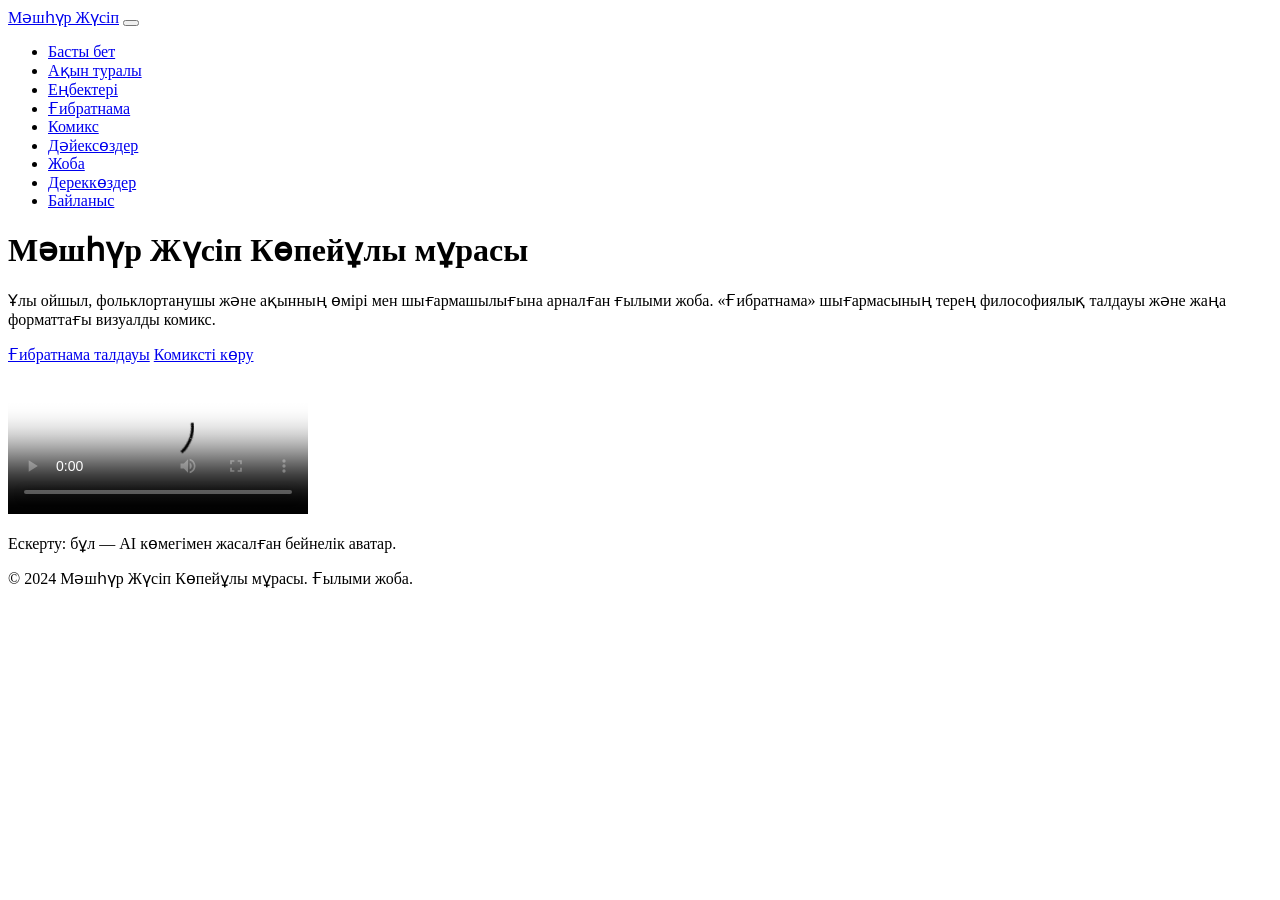
==== index.html @ f262522c "Add files via upload" ====
<!DOCTYPE html>
<html lang="kk">
<head>
    <meta charset="UTF-8">
    <meta name="viewport" content="width=device-width, initial-scale=1.0">
    <title>Мәшһүр Жүсіп Көпейұлы - Басты бет</title>
    <link rel="stylesheet" href="assets/css/style.css">
</head>
<body>
    <header>
        <div class="container">
            <a href="index.html" class="logo">Мәшһүр Жүсіп</a>
            <button class="hamburger" id="hamburger">
                <span></span><span></span><span></span>
            </button>
            <nav>
                <ul class="nav-links">
                    <li><a href="index.html">Басты бет</a></li>
                    <li><a href="about.html">Ақын туралы</a></li>
                    <li><a href="works.html">Еңбектері</a></li>
                    <li><a href="gibratnama.html">Ғибратнама</a></li>
                    <li><a href="comic.html">Комикс</a></li>
                    <li><a href="quotes.html">Дәйексөздер</a></li>
                    <li><a href="project.html">Жоба</a></li>
                    <li><a href="sources.html">Дереккөздер</a></li>
                    <li><a href="contact.html">Байланыс</a></li>
                </ul>
            </nav>
        </div>
    </header>

    <main class="container hero">
        <div class="hero-text">
            <h1>Мәшһүр Жүсіп Көпейұлы мұрасы</h1>
            <p>Ұлы ойшыл, фольклортанушы және ақынның өмірі мен шығармашылығына арналған ғылыми жоба. «Ғибратнама» шығармасының терең философиялық талдауы және жаңа форматтағы визуалды комикс.</p>
            <a href="gibratnama.html" class="btn">Ғибратнама талдауы</a>
            <a href="comic.html" class="btn btn-outline">Комиксті көру</a>
        </div>
        <div class="hero-video">
            <video controls poster="assets/img/mashhur-portrait.jpg">
                <source src="assets/video/mashhur-avatar.mp4" type="video/mp4">
                Сіздің браузеріңіз видеоны қолдамайды.
            </video>
            <p class="disclaimer">Ескерту: бұл — AI көмегімен жасалған бейнелік аватар.</p>
        </div>
    </main>

    <footer>
        <div class="container">
            <p>&copy; 2024 Мәшһүр Жүсіп Көпейұлы мұрасы. Ғылыми жоба.</p>
        </div>
    </footer>

    <script src="assets/js/main.js"></script>
</body>
</html>
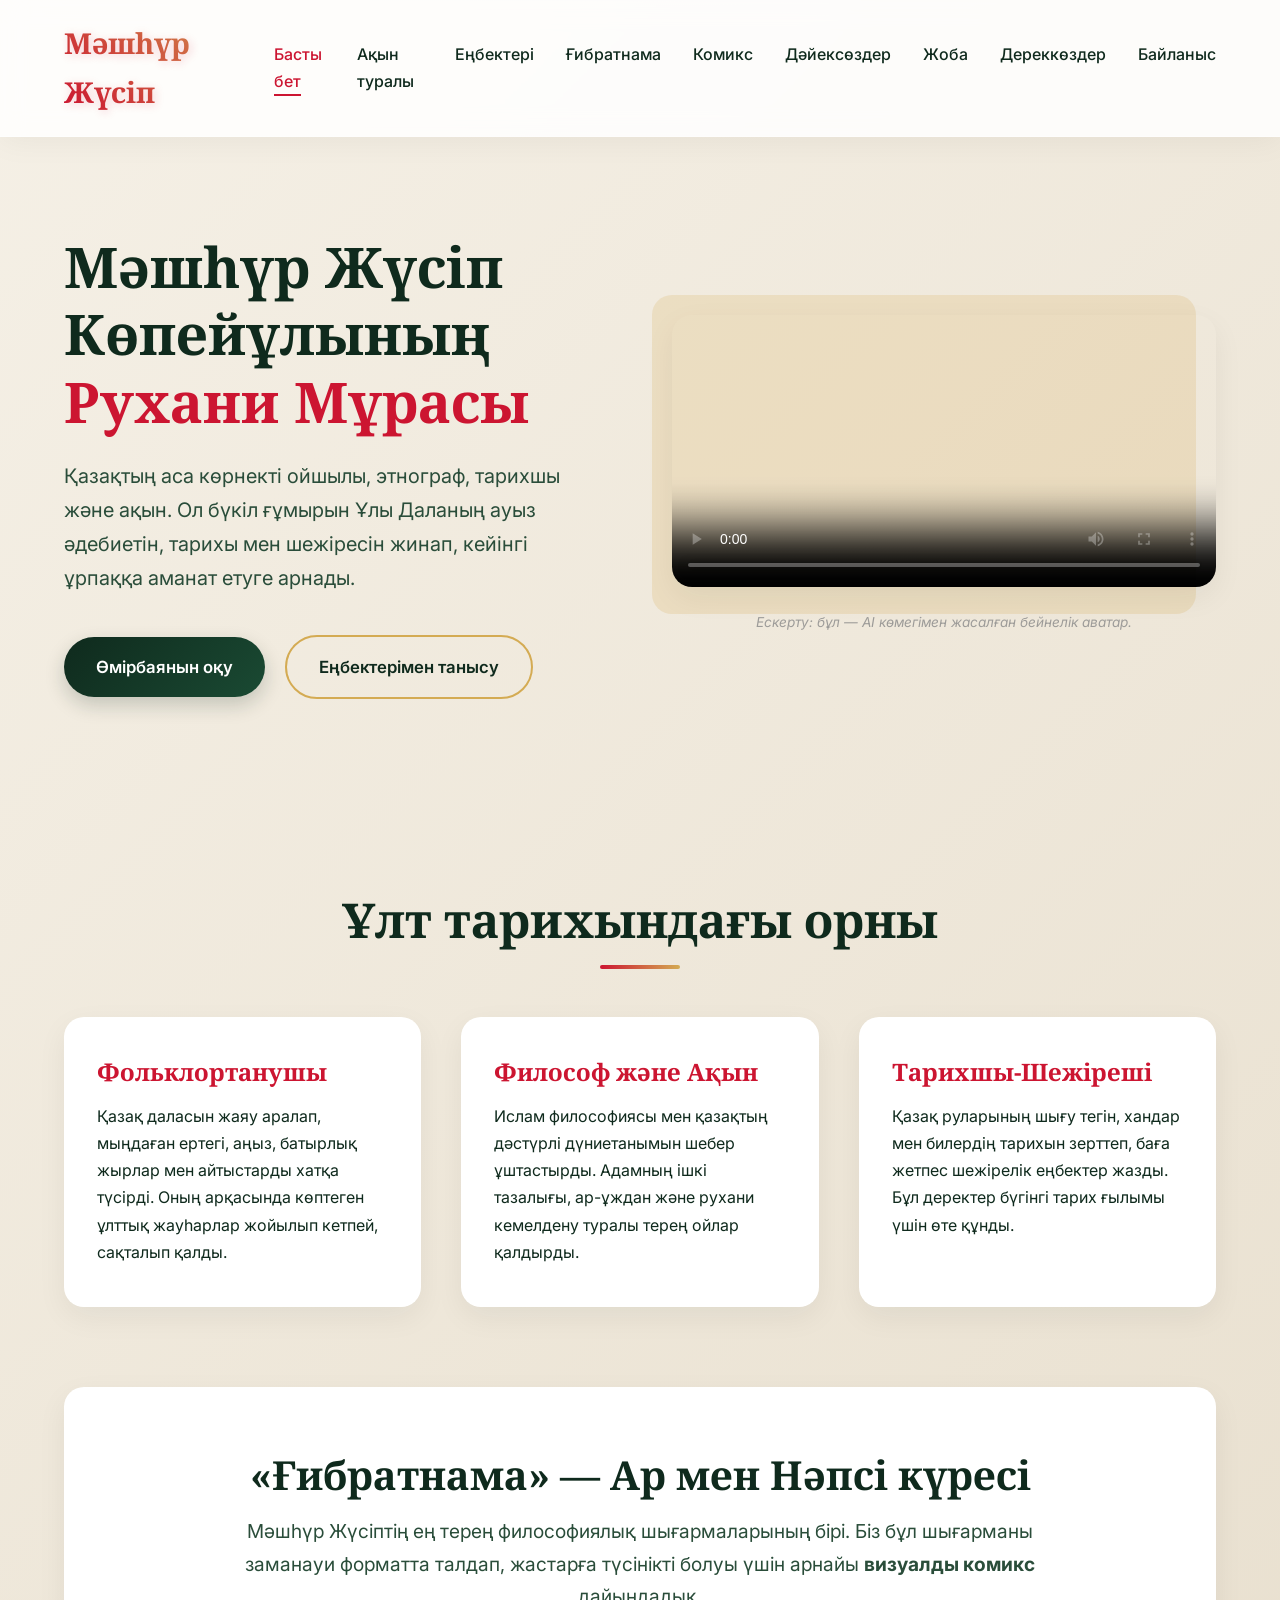
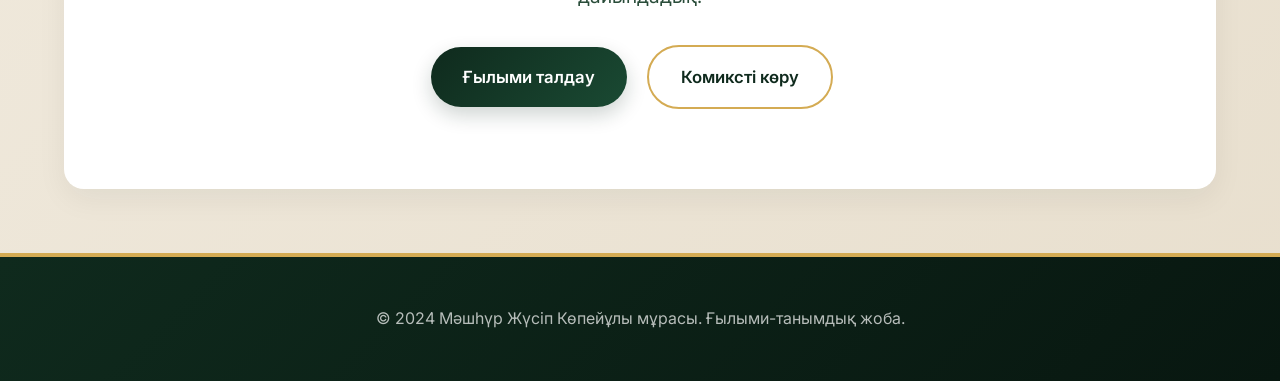
==== commit 8a95daf6: "Update index.html" ====
--- a/index.html
+++ b/index.html
@@ -3,8 +3,8 @@
 <head>
     <meta charset="UTF-8">
     <meta name="viewport" content="width=device-width, initial-scale=1.0">
-    <title>Мәшһүр Жүсіп Көпейұлы - Басты бет</title>
-    <link rel="stylesheet" href="assets/css/style.css">
+    <title>Мәшһүр Жүсіп Көпейұлы - Рухани мұра</title>
+    <link rel="stylesheet" href="./assets/css/style.css?v=3">
 </head>
 <body>
     <header>
@@ -15,7 +15,7 @@
             </button>
             <nav>
                 <ul class="nav-links">
-                    <li><a href="index.html">Басты бет</a></li>
+                    <li><a href="index.html" class="active">Басты бет</a></li>
                     <li><a href="about.html">Ақын туралы</a></li>
                     <li><a href="works.html">Еңбектері</a></li>
                     <li><a href="gibratnama.html">Ғибратнама</a></li>
@@ -31,26 +31,55 @@
 
     <main class="container hero">
         <div class="hero-text">
-            <h1>Мәшһүр Жүсіп Көпейұлы мұрасы</h1>
-            <p>Ұлы ойшыл, фольклортанушы және ақынның өмірі мен шығармашылығына арналған ғылыми жоба. «Ғибратнама» шығармасының терең философиялық талдауы және жаңа форматтағы визуалды комикс.</p>
-            <a href="gibratnama.html" class="btn">Ғибратнама талдауы</a>
-            <a href="comic.html" class="btn btn-outline">Комиксті көру</a>
+            <h1>Мәшһүр Жүсіп Көпейұлының <span>Рухани Мұрасы</span></h1>
+            <p>Қазақтың аса көрнекті ойшылы, этнограф, тарихшы және ақын. Ол бүкіл ғұмырын Ұлы Даланың ауыз әдебиетін, тарихы мен шежіресін жинап, кейінгі ұрпаққа аманат етуге арнады.</p>
+            
+            <a href="about.html" class="btn">Өмірбаянын оқу</a>
+            <a href="works.html" class="btn btn-outline">Еңбектерімен танысу</a>
         </div>
+        
         <div class="hero-video">
-            <video controls poster="assets/img/mashhur-portrait.jpg">
-                <source src="assets/video/mashhur-avatar.mp4" type="video/mp4">
+            <video controls poster="./assets/img/mashhur-portrait.jpg">
+                <source src="./assets/video/mashhur-avatar.mp4" type="video/mp4">
                 Сіздің браузеріңіз видеоны қолдамайды.
             </video>
             <p class="disclaimer">Ескерту: бұл — AI көмегімен жасалған бейнелік аватар.</p>
         </div>
     </main>
 
+    <section class="container page-section">
+        <h2 class="page-title">Ұлт тарихындағы орны</h2>
+        <div class="card-grid">
+            <div class="card">
+                <h3>Фольклортанушы</h3>
+                <p>Қазақ даласын жаяу аралап, мыңдаған ертегі, аңыз, батырлық жырлар мен айтыстарды хатқа түсірді. Оның арқасында көптеген ұлттық жауһарлар жойылып кетпей, сақталып қалды.</p>
+            </div>
+            <div class="card">
+                <h3>Философ және Ақын</h3>
+                <p>Ислам философиясы мен қазақтың дәстүрлі дүниетанымын шебер ұштастырды. Адамның ішкі тазалығы, ар-ұждан және рухани кемелдену туралы терең ойлар қалдырды.</p>
+            </div>
+            <div class="card">
+                <h3>Тарихшы-Шежіреші</h3>
+                <p>Қазақ руларының шығу тегін, хандар мен билердің тарихын зерттеп, баға жетпес шежірелік еңбектер жазды. Бұл деректер бүгінгі тарих ғылымы үшін өте құнды.</p>
+            </div>
+        </div>
+    </section>
+
+    <section class="container page-section" style="background: var(--white); padding: 4rem; border-radius: 20px; box-shadow: var(--shadow-soft); text-align: center; margin-bottom: 4rem;">
+        <h2 style="font-size: 2.5rem; color: var(--text-main); margin-bottom: 1rem;">«Ғибратнама» — Ар мен Нәпсі күресі</h2>
+        <p style="font-size: 1.2rem; color: var(--text-light); max-width: 800px; margin: 0 auto 2rem;">
+            Мәшһүр Жүсіптің ең терең философиялық шығармаларының бірі. Біз бұл шығарманы заманауи форматта талдап, жастарға түсінікті болуы үшін арнайы <strong>визуалды комикс</strong> дайындадық.
+        </p>
+        <a href="gibratnama.html" class="btn">Ғылыми талдау</a>
+        <a href="comic.html" class="btn btn-outline">Комиксті көру</a>
+    </section>
+
     <footer>
         <div class="container">
-            <p>&copy; 2024 Мәшһүр Жүсіп Көпейұлы мұрасы. Ғылыми жоба.</p>
+            <p>&copy; 2024 Мәшһүр Жүсіп Көпейұлы мұрасы. Ғылыми-танымдық жоба.</p>
         </div>
     </footer>
 
-    <script src="assets/js/main.js"></script>
+    <script src="./assets/js/main.js?v=3"></script>
 </body>
-</html>+</html>
--- a/assets/css/style.css
+++ b/assets/css/style.css
@@ -0,0 +1,703 @@
+/* ==========================================================================
+   assets/css/style.css (Стильная и современная версия)
+   ========================================================================== */
+
+@import url('https://fonts.googleapis.com/css2?family=Inter:wght@300;400;500;600&family=Noto+Serif:ital,wght@0,400;0,700;1,400&display=swap');
+
+:root {
+  /* Обновленная, более сочная палитра */
+  --bg-color: #f8f5ee;
+  --bg-gradient: linear-gradient(135deg, #F5F0E6 0%, #e8dfce 100%);
+  --text-main: #0F2A1D;      
+  --text-light: #2a4d3a;
+  --accent-red: #cc1531;     /* Сделали красный чуть ярче для акцентов */
+  --accent-gold: #d4ab53;    /* Более сияющий золотой */
+  --gold-light: rgba(212, 171, 83, 0.15);
+  --white: #ffffff;
+  
+  /* Эффекты и тени */
+  --glass-bg: rgba(255, 255, 255, 0.85);
+  --shadow-soft: 0 10px 30px rgba(15, 42, 29, 0.06);
+  --shadow-hover: 0 15px 40px rgba(204, 21, 49, 0.15);
+  --transition: all 0.3s cubic-bezier(0.25, 0.8, 0.25, 1);
+  
+  --font-heading: 'Noto Serif', serif;
+  --font-body: 'Inter', sans-serif;
+}
+
+/* Плавная прокрутка */
+html {
+  scroll-behavior: smooth;
+}
+
+* {
+  box-sizing: border-box;
+  margin: 0;
+  padding: 0;
+}
+
+body {
+  font-family: var(--font-body);
+  background: var(--bg-gradient);
+  color: var(--text-main);
+  line-height: 1.7;
+  display: flex;
+  flex-direction: column;
+  min-height: 100vh;
+  overflow-x: hidden;
+}
+
+h1, h2, h3, h4 {
+  font-family: var(--font-heading);
+  color: var(--text-main);
+  margin-bottom: 1rem;
+  line-height: 1.2;
+}
+
+a {
+  text-decoration: none;
+  color: var(--text-main);
+  transition: var(--transition);
+}
+
+img, video {
+  max-width: 100%;
+  height: auto;
+  border-radius: 12px;
+}
+
+.container {
+  width: 90%;
+  max-width: 1200px;
+  margin: 0 auto;
+}
+
+/* =========================================
+   АНИМАЦИИ ПОЯВЛЕНИЯ
+   ========================================= */
+@keyframes fadeInUp {
+  from { opacity: 0; transform: translateY(30px); }
+  to { opacity: 1; transform: translateY(0); }
+}
+
+.page-section, .hero {
+  animation: fadeInUp 0.8s ease-out forwards;
+}
+
+/* =========================================
+   HEADER & NAVIGATION (Glassmorphism)
+   ========================================= */
+header {
+  background: var(--glass-bg);
+  backdrop-filter: blur(12px);
+  -webkit-backdrop-filter: blur(12px);
+  border-bottom: 1px solid rgba(255, 255, 255, 0.3);
+  box-shadow: 0 4px 30px rgba(0, 0, 0, 0.05);
+  position: sticky;
+  top: 0;
+  z-index: 100;
+  padding: 1.2rem 0;
+  transition: var(--transition);
+}
+
+header .container {
+  display: flex;
+  justify-content: space-between;
+  align-items: center;
+}
+
+.logo {
+  font-family: var(--font-heading);
+  font-size: 1.8rem;
+  font-weight: 700;
+  background: linear-gradient(45deg, var(--accent-red), var(--accent-gold));
+  -webkit-background-clip: text;
+  -webkit-text-fill-color: transparent;
+  text-shadow: 2px 2px 10px rgba(204, 21, 49, 0.2);
+}
+
+.nav-links {
+  list-style: none;
+  display: flex;
+  gap: 2rem;
+}
+
+.nav-links a {
+  font-weight: 500;
+  font-size: 1rem;
+  position: relative;
+  padding-bottom: 5px;
+}
+
+/* Красивый эффект подчеркивания при наведении */
+.nav-links a::after {
+  content: '';
+  position: absolute;
+  width: 0;
+  height: 2px;
+  bottom: 0;
+  left: 0;
+  background-color: var(--accent-red);
+  transition: width 0.3s ease;
+}
+
+.nav-links a:hover::after,
+.nav-links a.active::after {
+  width: 100%;
+}
+
+.nav-links a:hover,
+.nav-links a.active {
+  color: var(--accent-red);
+}
+
+.hamburger {
+  display: none;
+  background: none;
+  border: none;
+  cursor: pointer;
+  flex-direction: column;
+  gap: 6px;
+}
+
+.hamburger span {
+  display: block;
+  width: 28px;
+  height: 3px;
+  background-color: var(--text-main);
+  border-radius: 3px;
+  transition: 0.3s;
+}
+
+/* =========================================
+   БАСТЫ БЕТ (HERO)
+   ========================================= */
+.hero {
+  display: flex;
+  align-items: center;
+  gap: 4rem;
+  padding: 6rem 0;
+  flex: 1;
+}
+
+.hero-text {
+  flex: 1;
+}
+
+.hero-text h1 {
+  font-size: 3.5rem;
+  font-weight: 700;
+  color: var(--text-main);
+  margin-bottom: 1.5rem;
+}
+
+.hero-text h1 span {
+  color: var(--accent-red); /* Акцент на важных словах, если добавишь тег <span> в HTML */
+}
+
+.hero-text p {
+  font-size: 1.25rem;
+  color: var(--text-light);
+  margin-bottom: 2.5rem;
+}
+
+/* Современные кнопки с градиентом и тенями */
+.btn {
+  display: inline-flex;
+  align-items: center;
+  justify-content: center;
+  padding: 1rem 2rem;
+  background: linear-gradient(135deg, var(--text-main) 0%, #1a4a33 100%);
+  color: var(--white);
+  border-radius: 50px; /* Круглые стильные кнопки */
+  border: none;
+  font-weight: 600;
+  font-size: 1.05rem;
+  cursor: pointer;
+  transition: var(--transition);
+  box-shadow: 0 8px 20px rgba(15, 42, 29, 0.2);
+  margin-right: 1rem;
+  margin-bottom: 1rem;
+}
+
+.btn:hover {
+  background: linear-gradient(135deg, var(--accent-red) 0%, #ff2b4c 100%);
+  color: var(--white);
+  box-shadow: var(--shadow-hover);
+  transform: translateY(-3px);
+}
+
+.btn-outline {
+  background: transparent;
+  color: var(--text-main);
+  border: 2px solid var(--accent-gold);
+  box-shadow: none;
+}
+
+.btn-outline:hover {
+  background: var(--gold-light);
+  color: var(--text-main);
+  border-color: var(--accent-gold);
+  box-shadow: none;
+}
+
+.hero-video {
+  flex: 1;
+  text-align: center;
+  position: relative;
+}
+
+/* Декоративный круг за видео */
+.hero-video::before {
+  content: '';
+  position: absolute;
+  top: -20px;
+  left: -20px;
+  right: 20px;
+  bottom: 20px;
+  background: var(--accent-gold);
+  border-radius: 20px;
+  z-index: -1;
+  opacity: 0.2;
+}
+
+.hero-video video {
+  border-radius: 20px;
+  box-shadow: var(--shadow-soft);
+  width: 100%;
+  object-fit: cover;
+}
+
+.disclaimer {
+  font-size: 0.85rem;
+  color: #888;
+  margin-top: 1rem;
+  font-style: italic;
+  opacity: 0.8;
+}
+
+/* =========================================
+   ЖАЛПЫ БЕТТЕР (PAGE CONTENT)
+   ========================================= */
+.page-section {
+  padding: 5rem 0;
+  flex: 1;
+}
+
+.page-title {
+  text-align: center;
+  font-size: 3rem;
+  margin-bottom: 3rem;
+  color: var(--text-main);
+}
+
+.page-title::after {
+  content: '';
+  display: block;
+  width: 80px;
+  height: 4px;
+  background: linear-gradient(90deg, var(--accent-red), var(--accent-gold));
+  margin: 1rem auto 0;
+  border-radius: 2px;
+}
+
+/* Таймлайн (About) */
+.timeline {
+  margin: 3rem 0 3rem 20px;
+  padding-left: 30px;
+  border-left: 4px solid var(--gold-light);
+  position: relative;
+}
+
+.timeline-item {
+  margin-bottom: 2.5rem;
+  position: relative;
+  background: var(--white);
+  padding: 1.5rem;
+  border-radius: 12px;
+  box-shadow: var(--shadow-soft);
+  transition: var(--transition);
+}
+
+.timeline-item:hover {
+  transform: translateX(10px);
+  box-shadow: var(--shadow-hover);
+}
+
+.timeline-item::before {
+  content: '';
+  position: absolute;
+  left: -41px;
+  top: 20px;
+  width: 16px;
+  height: 16px;
+  background-color: var(--accent-red);
+  border: 4px solid var(--bg-color);
+  border-radius: 50%;
+  box-shadow: 0 0 10px rgba(204, 21, 49, 0.5);
+}
+
+.timeline-year {
+  font-size: 1.2rem;
+  font-weight: 700;
+  color: var(--accent-gold);
+  margin-bottom: 0.5rem;
+}
+
+/* Кесте (Gibratnama) */
+.data-table {
+  width: 100%;
+  border-collapse: separate;
+  border-spacing: 0;
+  margin: 3rem 0;
+  background-color: var(--white);
+  border-radius: 16px;
+  overflow: hidden;
+  box-shadow: var(--shadow-soft);
+}
+
+.data-table th, .data-table td {
+  padding: 1.2rem 1.5rem;
+  text-align: left;
+  border-bottom: 1px solid var(--gold-light);
+}
+
+.data-table th {
+  background-color: var(--text-main);
+  color: var(--white);
+  font-family: var(--font-heading);
+  font-size: 1.1rem;
+  font-weight: 600;
+  text-transform: uppercase;
+  letter-spacing: 1px;
+}
+
+.data-table tr:last-child td {
+  border-bottom: none;
+}
+
+.data-table tr:hover td {
+  background-color: rgba(212, 171, 83, 0.05);
+}
+
+/* Карталар (Works & Project) */
+.card-grid {
+  display: grid;
+  grid-template-columns: repeat(auto-fit, minmax(320px, 1fr));
+  gap: 2.5rem;
+}
+
+.card {
+  background-color: var(--white);
+  padding: 2.5rem 2rem;
+  border-radius: 20px;
+  box-shadow: var(--shadow-soft);
+  transition: var(--transition);
+  position: relative;
+  overflow: hidden;
+  border: 1px solid rgba(255, 255, 255, 0.5);
+}
+
+/* Цветная полоска сверху карточки */
+.card::before {
+  content: '';
+  position: absolute;
+  top: 0;
+  left: 0;
+  width: 100%;
+  height: 5px;
+  background: linear-gradient(90deg, var(--accent-gold), var(--accent-red));
+  transform: scaleX(0);
+  transform-origin: left;
+  transition: transform 0.4s ease;
+}
+
+.card:hover::before {
+  transform: scaleX(1);
+}
+
+.card:hover {
+  transform: translateY(-10px);
+  box-shadow: var(--shadow-hover);
+}
+
+.card h3 {
+  font-size: 1.5rem;
+  color: var(--accent-red);
+}
+
+/* Дәйексөздер (Quotes) */
+.filter-container {
+  text-align: center;
+  margin-bottom: 3rem;
+  display: flex;
+  justify-content: center;
+  flex-wrap: wrap;
+  gap: 1rem;
+}
+
+.filter-btn {
+  background: var(--white);
+  border: none;
+  padding: 0.8rem 1.5rem;
+  cursor: pointer;
+  border-radius: 50px;
+  font-weight: 600;
+  color: var(--text-main);
+  box-shadow: 0 4px 10px rgba(0,0,0,0.05);
+  transition: var(--transition);
+}
+
+.filter-btn.active, .filter-btn:hover {
+  background: var(--accent-red);
+  color: var(--white);
+  box-shadow: 0 6px 15px rgba(204, 21, 49, 0.3);
+  transform: translateY(-2px);
+}
+
+.quote-card {
+  background-color: var(--white);
+  padding: 2.5rem;
+  border-radius: 16px;
+  box-shadow: var(--shadow-soft);
+  margin-bottom: 2rem;
+  position: relative;
+  transition: var(--transition);
+}
+
+.quote-card:hover {
+  transform: scale(1.02);
+}
+
+.quote-card::before {
+  content: '”';
+  position: absolute;
+  top: -10px;
+  left: 20px;
+  font-family: var(--font-heading);
+  font-size: 6rem;
+  color: var(--gold-light);
+  line-height: 1;
+}
+
+.quote-text {
+  font-family: var(--font-heading);
+  font-size: 1.4rem;
+  font-style: italic;
+  margin-bottom: 1.5rem;
+  position: relative;
+  z-index: 1;
+}
+
+.quote-tag {
+  font-size: 0.85rem;
+  font-weight: 600;
+  background-color: var(--gold-light);
+  padding: 0.4rem 1rem;
+  border-radius: 20px;
+  color: var(--accent-red);
+}
+
+.copy-btn {
+  position: absolute;
+  bottom: 2.5rem;
+  right: 2.5rem;
+  background: var(--bg-color);
+  border: none;
+  padding: 0.5rem 1rem;
+  font-size: 0.9rem;
+  font-weight: 600;
+  cursor: pointer;
+  border-radius: 8px;
+  transition: var(--transition);
+  color: var(--text-main);
+}
+
+.copy-btn:hover {
+  background: var(--accent-gold);
+  color: var(--white);
+}
+
+/* Комикс (Lightbox) */
+.comic-grid {
+  display: grid;
+  grid-template-columns: repeat(auto-fill, minmax(200px, 1fr));
+  gap: 1.5rem;
+}
+
+.comic-item {
+  cursor: pointer;
+  border-radius: 12px;
+  transition: var(--transition);
+  box-shadow: var(--shadow-soft);
+}
+
+.comic-item:hover {
+  transform: scale(1.05) translateY(-5px);
+  box-shadow: var(--shadow-hover);
+}
+
+.lightbox {
+  display: none;
+  position: fixed;
+  z-index: 999;
+  left: 0;
+  top: 0;
+  width: 100%;
+  height: 100%;
+  background-color: rgba(15, 42, 29, 0.85);
+  backdrop-filter: blur(8px);
+  align-items: center;
+  justify-content: center;
+  flex-direction: column;
+}
+
+.lightbox.active {
+  display: flex;
+}
+
+.lightbox-content {
+  max-width: 90%;
+  max-height: 80vh;
+  border-radius: 12px;
+  box-shadow: 0 20px 50px rgba(0,0,0,0.5);
+}
+
+.lightbox-controls {
+  margin-top: 1.5rem;
+  display: flex;
+  gap: 2rem;
+  align-items: center;
+  color: var(--white);
+  font-size: 1.2rem;
+  font-weight: 600;
+}
+
+.lb-btn {
+  background: var(--accent-red);
+  color: var(--white);
+  border: none;
+  padding: 0.8rem 1.5rem;
+  cursor: pointer;
+  font-weight: bold;
+  border-radius: 50px;
+  transition: var(--transition);
+}
+
+.lb-btn:hover {
+  background: var(--accent-gold);
+  transform: scale(1.05);
+}
+
+.lb-close {
+  position: absolute;
+  top: 30px;
+  right: 40px;
+  font-size: 3rem;
+  color: var(--white);
+  cursor: pointer;
+  transition: var(--transition);
+}
+
+.lb-close:hover {
+  color: var(--accent-gold);
+  transform: rotate(90deg);
+}
+
+/* Contact Form */
+.contact-form {
+  max-width: 600px;
+  margin: 0 auto;
+  background: var(--white);
+  padding: 3rem;
+  border-radius: 20px;
+  box-shadow: var(--shadow-soft);
+  display: flex;
+  flex-direction: column;
+  gap: 1.5rem;
+}
+
+.contact-form label {
+  font-weight: 600;
+  color: var(--text-main);
+  margin-bottom: -0.5rem;
+}
+
+.contact-form input, .contact-form textarea {
+  width: 100%;
+  padding: 1rem 1.2rem;
+  border: 2px solid var(--gold-light);
+  border-radius: 12px;
+  font-family: var(--font-body);
+  font-size: 1rem;
+  transition: var(--transition);
+  background: #faf9f6;
+}
+
+.contact-form input:focus, .contact-form textarea:focus {
+  outline: none;
+  border-color: var(--accent-red);
+  background: var(--white);
+  box-shadow: 0 0 0 4px rgba(204, 21, 49, 0.1);
+}
+
+/* =========================================
+   FOOTER
+   ========================================= */
+footer {
+  background: linear-gradient(135deg, #0F2A1D 0%, #081710 100%);
+  color: var(--white);
+  text-align: center;
+  padding: 3rem 0;
+  margin-top: auto;
+  border-top: 4px solid var(--accent-gold);
+}
+
+footer p {
+  font-size: 1rem;
+  opacity: 0.7;
+}
+
+/* =========================================
+   MEDIA QUERIES (Мобильді нұсқа)
+   ========================================= */
+@media (max-width: 900px) {
+  .hero {
+    flex-direction: column;
+    text-align: center;
+    gap: 2rem;
+    padding: 3rem 0;
+  }
+  
+  .hero-text h1 {
+    font-size: 2.5rem;
+  }
+  
+  .hamburger {
+    display: flex;
+  }
+
+  .nav-links {
+    display: none;
+    width: 100%;
+    flex-direction: column;
+    position: absolute;
+    top: 100%;
+    left: 0;
+    background: var(--glass-bg);
+    backdrop-filter: blur(15px);
+    -webkit-backdrop-filter: blur(15px);
+    border-bottom: 2px solid var(--accent-gold);
+    padding: 2rem 0;
+    text-align: center;
+    box-shadow: 0 10px 20px rgba(0,0,0,0.1);
+  }
+
+  .nav-links.active {
+    display: flex;
+  }
+  
+  .card-grid {
+    grid-template-columns: 1fr;
+  }
+}
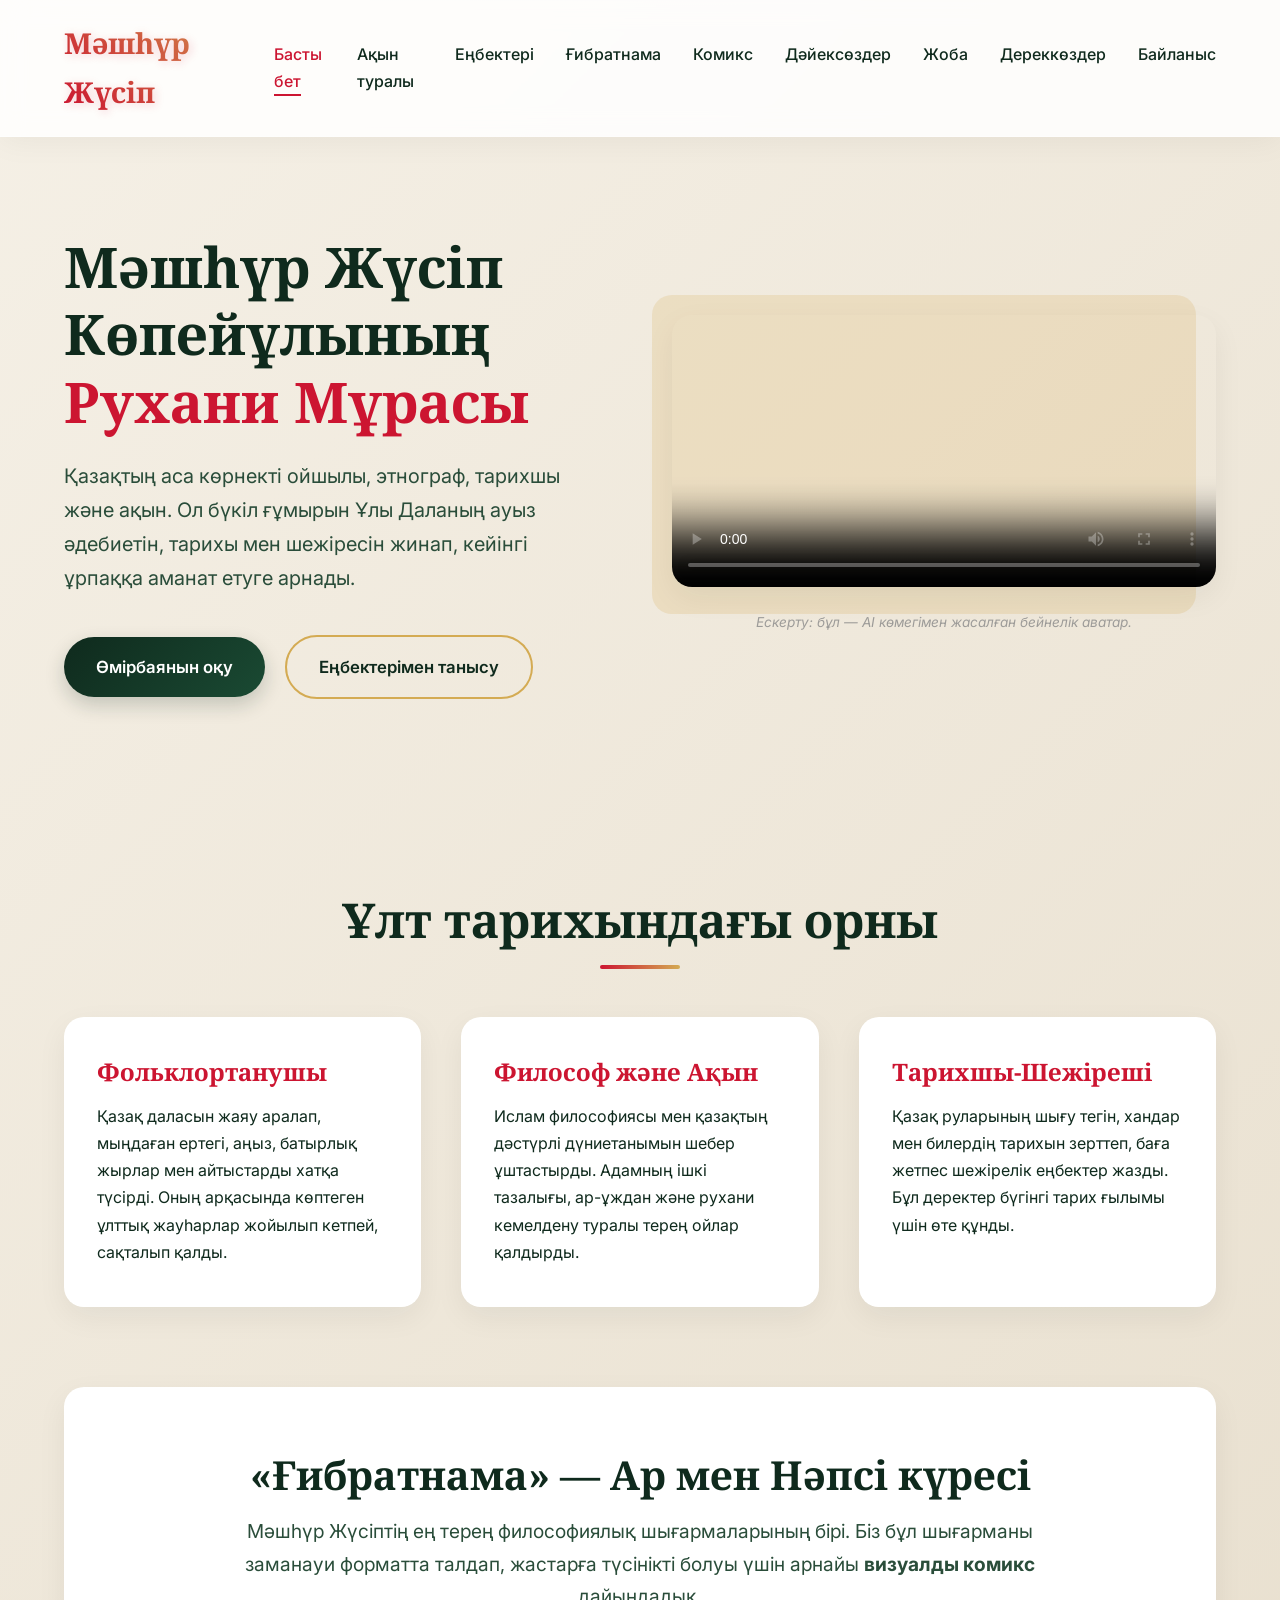
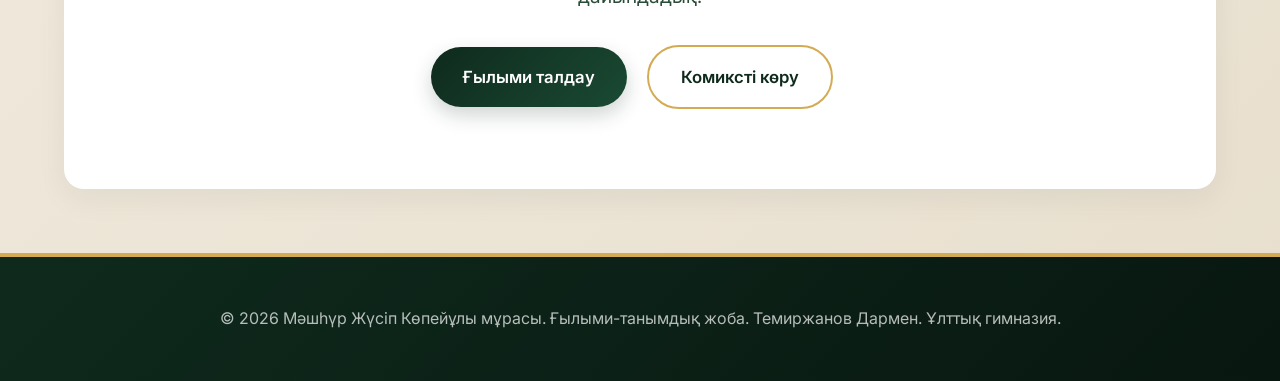
==== commit e611d563: "Update index.html" ====
--- a/index.html
+++ b/index.html
@@ -76,10 +76,11 @@
 
     <footer>
         <div class="container">
-            <p>&copy; 2024 Мәшһүр Жүсіп Көпейұлы мұрасы. Ғылыми-танымдық жоба.</p>
+            <p>&copy; 2026 Мәшһүр Жүсіп Көпейұлы мұрасы. Ғылыми-танымдық жоба. Темиржанов Дармен. Ұлттық гимназия. </p>
         </div>
     </footer>
 
     <script src="./assets/js/main.js?v=3"></script>
 </body>
 </html>
+
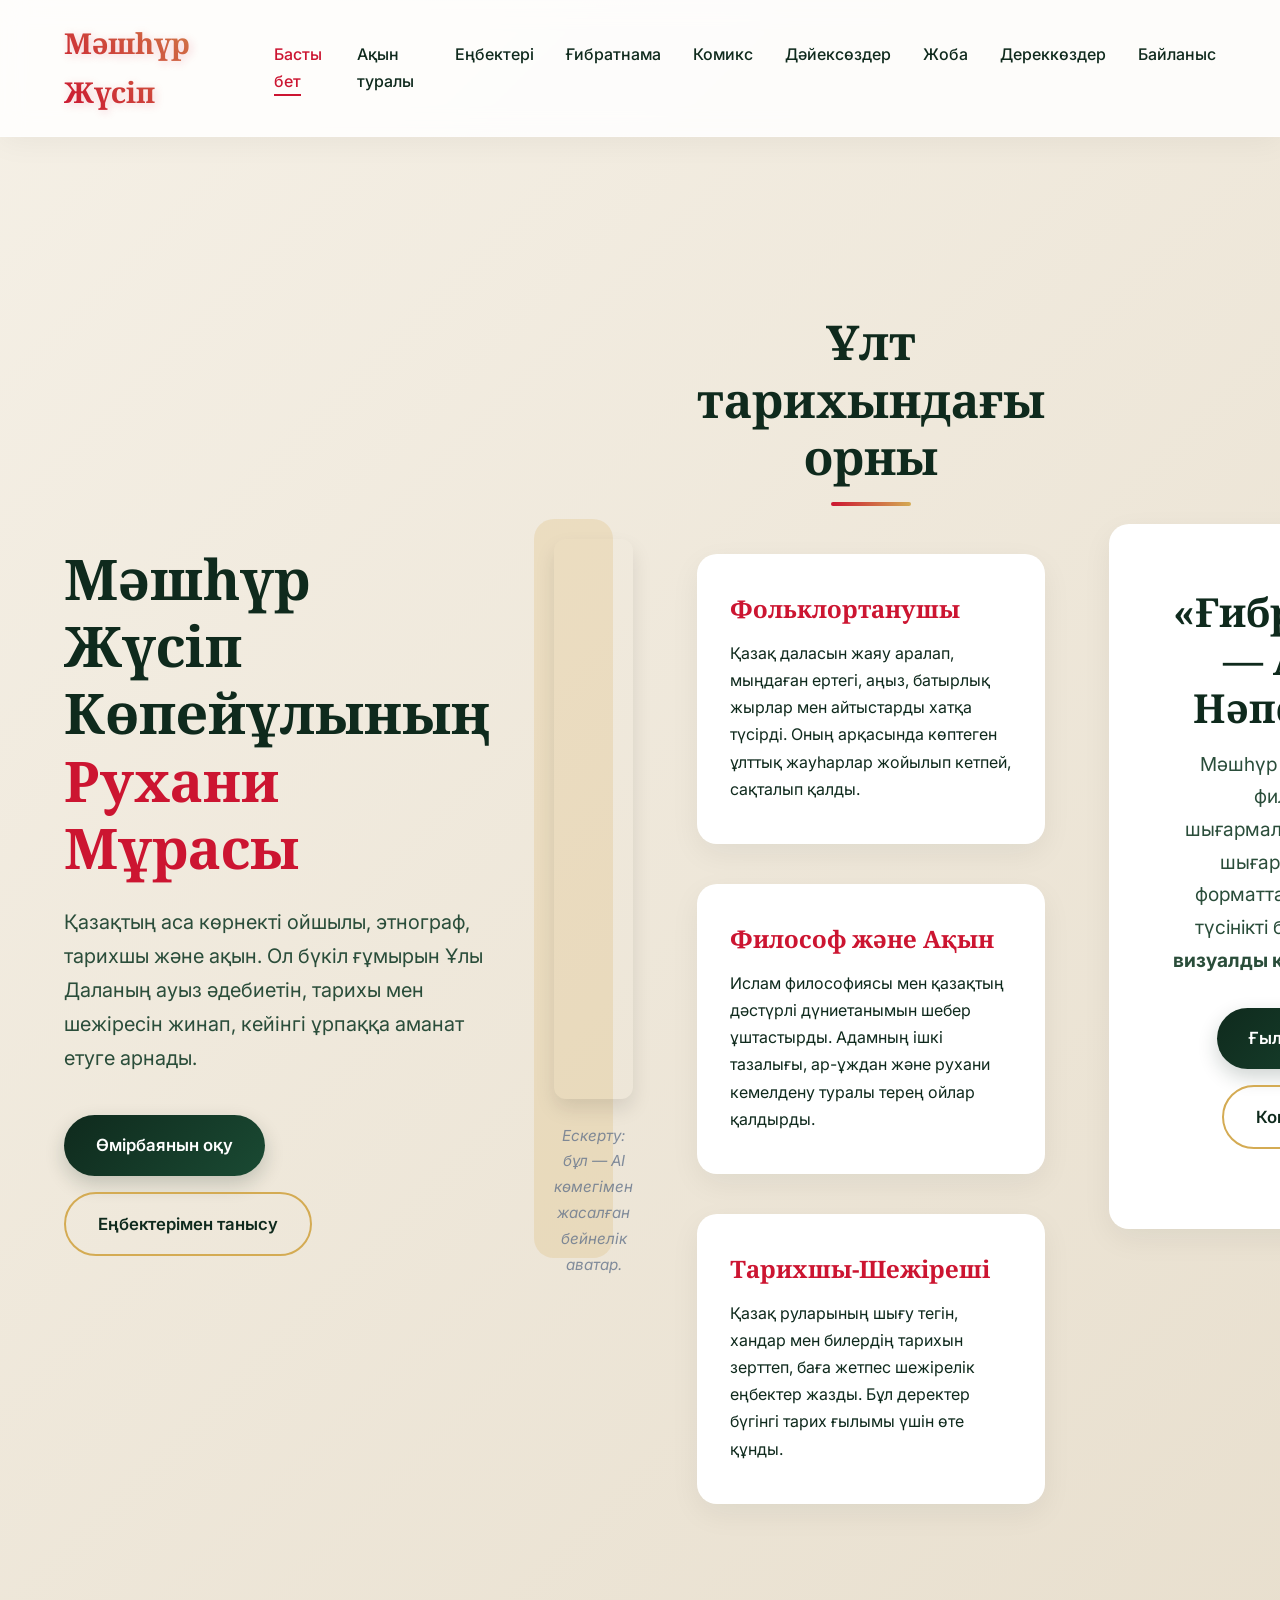
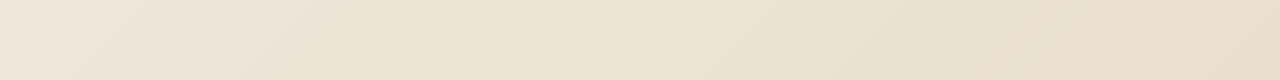
==== commit c33b0b7b: "Update index.html" ====
--- a/index.html
+++ b/index.html
@@ -36,17 +36,25 @@
             
             <a href="about.html" class="btn">Өмірбаянын оқу</a>
             <a href="works.html" class="btn btn-outline">Еңбектерімен танысу</a>
+            
+        </div>
+        <div class="hero-video" style="text-align: center; margin: 2rem 0;">
+            <iframe 
+                width="315" 
+                height="560" 
+                src="https://www.youtube.com/embed/XYgkZc2sDzE" 
+                title="Мәшһүр Жүсіп AI аватары" 
+                frameborder="0" 
+                allow="accelerometer; autoplay; clipboard-write; encrypted-media; gyroscope; picture-in-picture; web-share" 
+                allowfullscreen
+                style="border-radius: 12px; box-shadow: 0 10px 20px rgba(0, 0, 0, 0.1); max-width: 100%;">
+            </iframe>
+            
+            <p class="disclaimer" style="margin-top: 15px; color: #64748b; font-size: 0.95rem;">
+                Ескерту: бұл — AI көмегімен жасалған бейнелік аватар.
+            </p>
         </div>
         
-        <div class="hero-video">
-            <video controls poster="./assets/img/mashhur-portrait.jpg">
-                <source src="./assets/video/mashhur-avatar.mp4" type="video/mp4">
-                Сіздің браузеріңіз видеоны қолдамайды.
-            </video>
-            <p class="disclaimer">Ескерту: бұл — AI көмегімен жасалған бейнелік аватар.</p>
-        </div>
-    </main>
-
     <section class="container page-section">
         <h2 class="page-title">Ұлт тарихындағы орны</h2>
         <div class="card-grid">
@@ -84,3 +92,4 @@
 </body>
 </html>
 
+
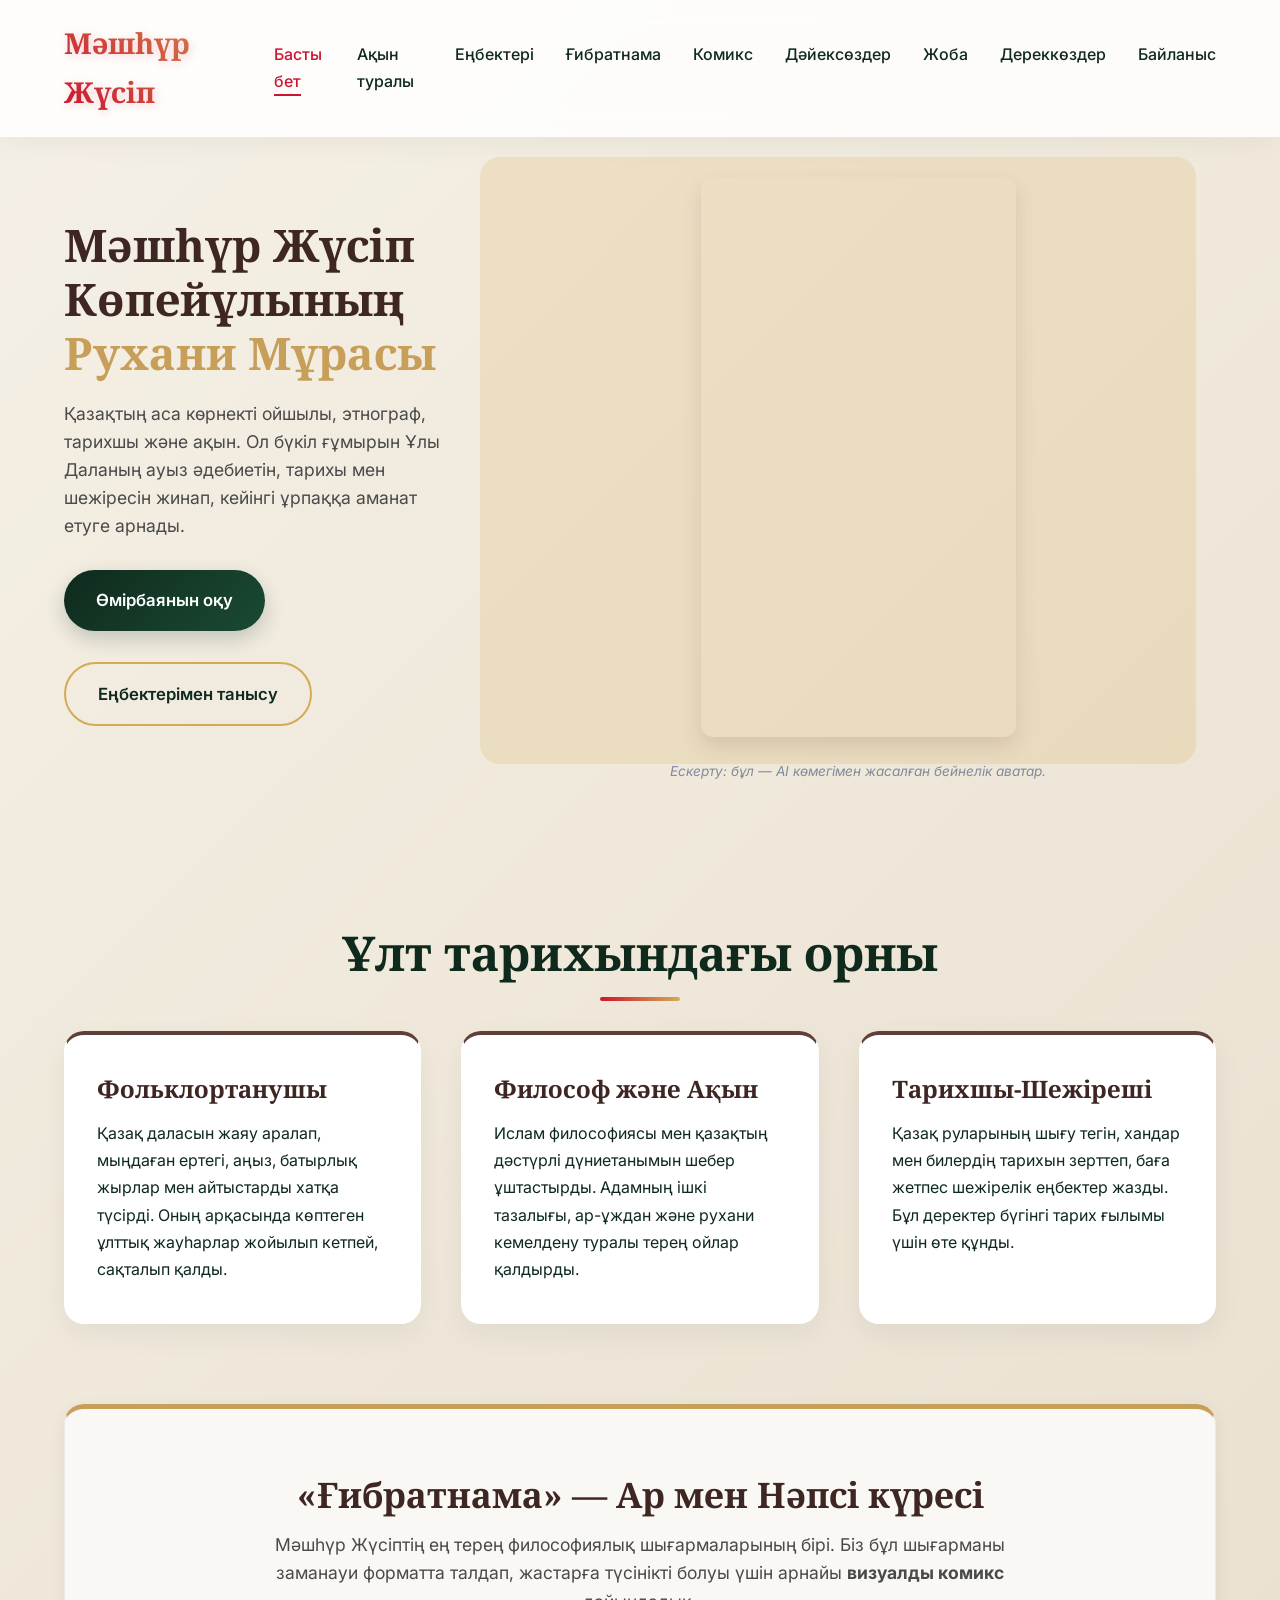
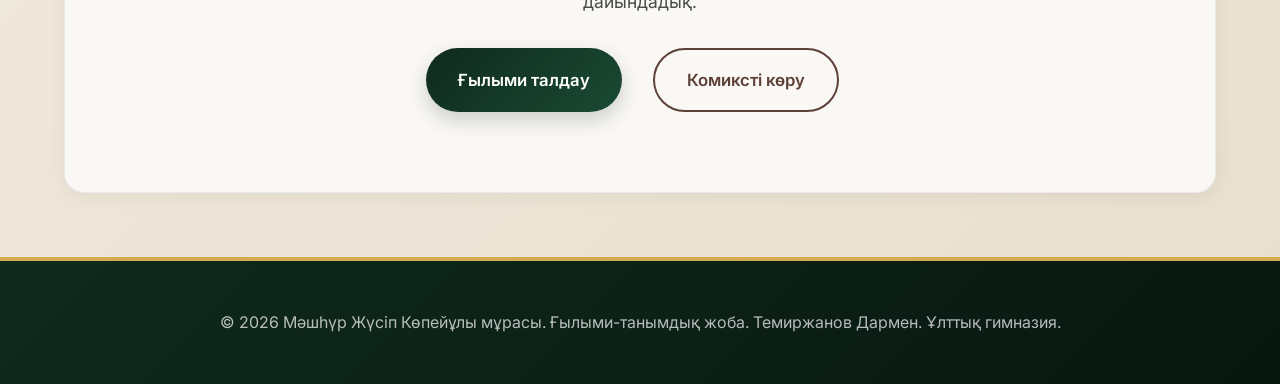
==== commit 6e820c13: "Update index.html" ====
--- a/index.html
+++ b/index.html
@@ -5,6 +5,66 @@
     <meta name="viewport" content="width=device-width, initial-scale=1.0">
     <title>Мәшһүр Жүсіп Көпейұлы - Рухани мұра</title>
     <link rel="stylesheet" href="./assets/css/style.css?v=3">
+    <style>
+        /* Басты беттің (Hero) дұрыс орналасуы үшін стильдер */
+        .hero-section {
+            display: flex;
+            align-items: center;
+            justify-content: space-between;
+            gap: 40px;
+            padding: 40px 0 60px 0;
+            flex-wrap: wrap; /* Телефонда астына түсуі үшін */
+        }
+
+        .hero-text {
+            flex: 1;
+            min-width: 300px;
+        }
+
+        .hero-text h1 {
+            font-size: 2.8rem;
+            color: #3E2723;
+            margin-bottom: 20px;
+            line-height: 1.2;
+        }
+
+        .hero-text h1 span {
+            color: #C89F59;
+        }
+
+        .hero-text p {
+            font-size: 1.1rem;
+            line-height: 1.6;
+            color: #4a4a4a;
+            margin-bottom: 30px;
+        }
+
+        .hero-buttons {
+            display: flex;
+            gap: 15px;
+            flex-wrap: wrap;
+        }
+
+        /* 9:16 видеоға арналған блок */
+        .hero-video {
+            flex-basis: 320px; /* Видеоның ені тұрақты болады */
+            flex-shrink: 0;
+            text-align: center;
+            margin: 0 auto;
+        }
+        
+        /* Ғибратнама баннері */
+        .gibratnama-banner {
+            background: #FAF8F5; 
+            padding: 4rem 2rem; 
+            border-radius: 20px; 
+            box-shadow: 0 4px 15px rgba(93, 64, 55, 0.08); 
+            text-align: center; 
+            margin-bottom: 4rem;
+            border: 1px solid #eaeaeb;
+            border-top: 5px solid #C89F59;
+        }
+    </style>
 </head>
 <body>
     <header>
@@ -29,67 +89,72 @@
         </div>
     </header>
 
-    <main class="container hero">
-        <div class="hero-text">
-            <h1>Мәшһүр Жүсіп Көпейұлының <span>Рухани Мұрасы</span></h1>
-            <p>Қазақтың аса көрнекті ойшылы, этнограф, тарихшы және ақын. Ол бүкіл ғұмырын Ұлы Даланың ауыз әдебиетін, тарихы мен шежіресін жинап, кейінгі ұрпаққа аманат етуге арнады.</p>
-            
-            <a href="about.html" class="btn">Өмірбаянын оқу</a>
-            <a href="works.html" class="btn btn-outline">Еңбектерімен танысу</a>
-            
-        </div>
-        <div class="hero-video" style="text-align: center; margin: 2rem 0;">
-            <iframe 
-                width="315" 
-                height="560" 
-                src="https://www.youtube.com/embed/XYgkZc2sDzE" 
-                title="Мәшһүр Жүсіп AI аватары" 
-                frameborder="0" 
-                allow="accelerometer; autoplay; clipboard-write; encrypted-media; gyroscope; picture-in-picture; web-share" 
-                allowfullscreen
-                style="border-radius: 12px; box-shadow: 0 10px 20px rgba(0, 0, 0, 0.1); max-width: 100%;">
-            </iframe>
-            
-            <p class="disclaimer" style="margin-top: 15px; color: #64748b; font-size: 0.95rem;">
-                Ескерту: бұл — AI көмегімен жасалған бейнелік аватар.
+    <main>
+        <section class="container hero-section">
+            <div class="hero-text">
+                <h1>Мәшһүр Жүсіп Көпейұлының <span>Рухани Мұрасы</span></h1>
+                <p>Қазақтың аса көрнекті ойшылы, этнограф, тарихшы және ақын. Ол бүкіл ғұмырын Ұлы Даланың ауыз әдебиетін, тарихы мен шежіресін жинап, кейінгі ұрпаққа аманат етуге арнады.</p>
+                
+                <div class="hero-buttons">
+                    <a href="about.html" class="btn">Өмірбаянын оқу</a>
+                    <a href="works.html" class="btn btn-outline">Еңбектерімен танысу</a>
+                </div>
+            </div>
+
+            <div class="hero-video">
+                <iframe 
+                    width="315" 
+                    height="560" 
+                    src="https://www.youtube.com/embed/XYgkZc2sDzE" 
+                    title="Мәшһүр Жүсіп AI аватары" 
+                    frameborder="0" 
+                    allow="accelerometer; autoplay; clipboard-write; encrypted-media; gyroscope; picture-in-picture; web-share" 
+                    allowfullscreen
+                    style="border-radius: 12px; box-shadow: 0 10px 20px rgba(93, 64, 55, 0.15); max-width: 100%;">
+                </iframe>
+                
+                <p class="disclaimer" style="margin-top: 15px; color: #64748b; font-size: 0.85rem; font-style: italic;">
+                    Ескерту: бұл — AI көмегімен жасалған бейнелік аватар.
+                </p>
+            </div>
+        </section>
+        
+        <section class="container page-section">
+            <h2 class="page-title" style="text-align: center; margin-bottom: 30px;">Ұлт тарихындағы орны</h2>
+            <div class="card-grid">
+                <div class="card" style="border-top: 4px solid #5D4037;">
+                    <h3 style="color: #3E2723;">Фольклортанушы</h3>
+                    <p>Қазақ даласын жаяу аралап, мыңдаған ертегі, аңыз, батырлық жырлар мен айтыстарды хатқа түсірді. Оның арқасында көптеген ұлттық жауһарлар жойылып кетпей, сақталып қалды.</p>
+                </div>
+                <div class="card" style="border-top: 4px solid #5D4037;">
+                    <h3 style="color: #3E2723;">Философ және Ақын</h3>
+                    <p>Ислам философиясы мен қазақтың дәстүрлі дүниетанымын шебер ұштастырды. Адамның ішкі тазалығы, ар-ұждан және рухани кемелдену туралы терең ойлар қалдырды.</p>
+                </div>
+                <div class="card" style="border-top: 4px solid #5D4037;">
+                    <h3 style="color: #3E2723;">Тарихшы-Шежіреші</h3>
+                    <p>Қазақ руларының шығу тегін, хандар мен билердің тарихын зерттеп, баға жетпес шежірелік еңбектер жазды. Бұл деректер бүгінгі тарих ғылымы үшін өте құнды.</p>
+                </div>
+            </div>
+        </section>
+
+        <section class="container gibratnama-banner">
+            <h2 style="font-size: 2.2rem; color: #3E2723; margin-top: 0; margin-bottom: 1rem;">«Ғибратнама» — Ар мен Нәпсі күресі</h2>
+            <p style="font-size: 1.1rem; color: #4a4a4a; max-width: 800px; margin: 0 auto 2rem; line-height: 1.6;">
+                Мәшһүр Жүсіптің ең терең философиялық шығармаларының бірі. Біз бұл шығарманы заманауи форматта талдап, жастарға түсінікті болуы үшін арнайы <strong>визуалды комикс</strong> дайындадық.
             </p>
-        </div>
-        
-    <section class="container page-section">
-        <h2 class="page-title">Ұлт тарихындағы орны</h2>
-        <div class="card-grid">
-            <div class="card">
-                <h3>Фольклортанушы</h3>
-                <p>Қазақ даласын жаяу аралап, мыңдаған ертегі, аңыз, батырлық жырлар мен айтыстарды хатқа түсірді. Оның арқасында көптеген ұлттық жауһарлар жойылып кетпей, сақталып қалды.</p>
+            <div style="display: flex; gap: 15px; justify-content: center; flex-wrap: wrap;">
+                <a href="gibratnama.html" class="btn">Ғылыми талдау</a>
+                <a href="comic.html" class="btn btn-outline" style="background: transparent; border: 2px solid #5D4037; color: #5D4037;">Комиксті көру</a>
             </div>
-            <div class="card">
-                <h3>Философ және Ақын</h3>
-                <p>Ислам философиясы мен қазақтың дәстүрлі дүниетанымын шебер ұштастырды. Адамның ішкі тазалығы, ар-ұждан және рухани кемелдену туралы терең ойлар қалдырды.</p>
-            </div>
-            <div class="card">
-                <h3>Тарихшы-Шежіреші</h3>
-                <p>Қазақ руларының шығу тегін, хандар мен билердің тарихын зерттеп, баға жетпес шежірелік еңбектер жазды. Бұл деректер бүгінгі тарих ғылымы үшін өте құнды.</p>
-            </div>
-        </div>
-    </section>
-
-    <section class="container page-section" style="background: var(--white); padding: 4rem; border-radius: 20px; box-shadow: var(--shadow-soft); text-align: center; margin-bottom: 4rem;">
-        <h2 style="font-size: 2.5rem; color: var(--text-main); margin-bottom: 1rem;">«Ғибратнама» — Ар мен Нәпсі күресі</h2>
-        <p style="font-size: 1.2rem; color: var(--text-light); max-width: 800px; margin: 0 auto 2rem;">
-            Мәшһүр Жүсіптің ең терең философиялық шығармаларының бірі. Біз бұл шығарманы заманауи форматта талдап, жастарға түсінікті болуы үшін арнайы <strong>визуалды комикс</strong> дайындадық.
-        </p>
-        <a href="gibratnama.html" class="btn">Ғылыми талдау</a>
-        <a href="comic.html" class="btn btn-outline">Комиксті көру</a>
-    </section>
+        </section>
+    </main>
 
     <footer>
-        <div class="container">
-            <p>&copy; 2026 Мәшһүр Жүсіп Көпейұлы мұрасы. Ғылыми-танымдық жоба. Темиржанов Дармен. Ұлттық гимназия. </p>
+        <div class="container" style="text-align: center;">
+            <p>&copy; 2026 Мәшһүр Жүсіп Көпейұлы мұрасы. Ғылыми-танымдық жоба. Темиржанов Дармен. Ұлттық гимназия.</p>
         </div>
     </footer>
 
     <script src="./assets/js/main.js?v=3"></script>
 </body>
 </html>
-
-
